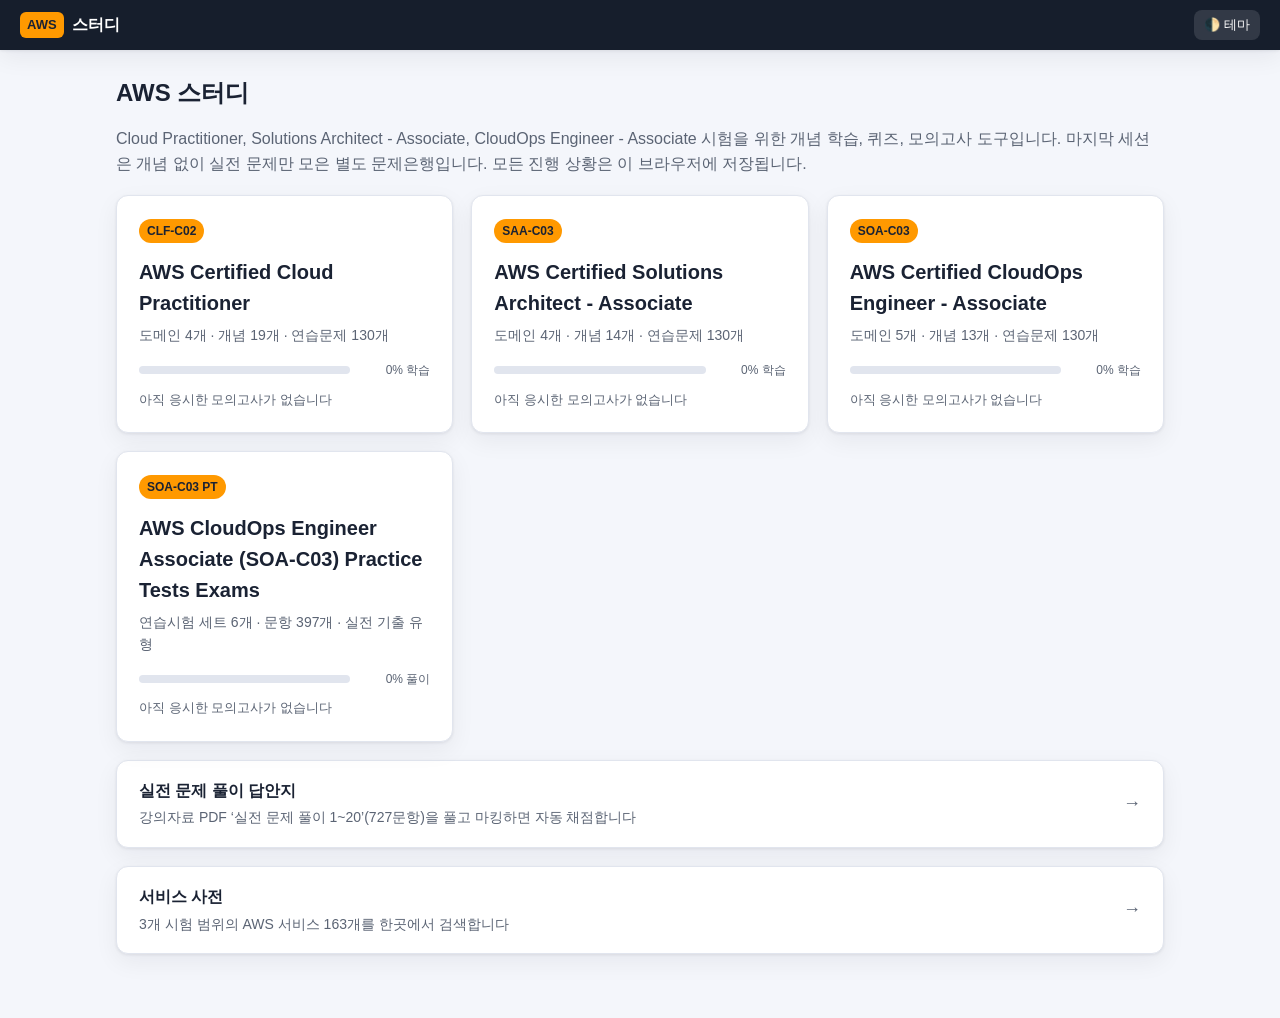
==== scripts/omr-shot.html @ 1de96c40 "Add CLF-C02 answer-sheet grading page '실전 문제 풀이 1~20' 강의자료 PDF를 보며 문제를 풀고 앱에는 마킹만 하는 답안지(OMR) 화면을 #/" ====
<!DOCTYPE html>
<html lang="ko">
<head>
<meta charset="UTF-8">
<meta name="viewport" content="width=device-width, initial-scale=1">
<title>실전 문제 풀이 답안지 — 스크린샷 러너</title>
<!-- index.html 과 같은 화면을 열되, 답안지(#/omr) 상태를 쿼리스트링으로 만들어 두는 개발용 페이지.
     자산 경로는 프로젝트 루트 기준이므로 <base> 로 한 단계 올린다.

     사용법 (프로젝트 루트에서 정적 서버를 띄운 뒤):
       python3 -m http.server 8899
       http://localhost:8899/scripts/omr-shot.html?seed=s01:12#/omr/s01

     쿼리
       reset=1            저장된 마킹을 지우고 시작
       theme=light|dark   테마 고정
       seed=s01:12[:4]    s01 세트의 앞 12문항을 미리 마킹 (4문항마다 일부러 오답)
       submit=1           불러오자마자 제출·채점까지 진행
       after=list         채점 뒤 세트 목록 화면으로 이동

     참고: 헤드리스 크롬은 창을 500px 미만으로 줄여도 레이아웃 폭이 500px 로 고정된다.
     그보다 좁은 화면은 실제 브라우저에서 확인할 것. -->
<base href="../">
<!-- 헤드리스 크롬이 style.css 를 캐시해 버려서 매번 새 쿼리를 붙인다. -->
<script>document.write('<link rel="stylesheet" href="css/style.css?t=' + Date.now() + '">');</script>
</head>
<body>
<header id="topbar">
  <a class="brand" href="#/"><span class="logo">AWS</span> 스터디</a>
  <span class="crumb" id="crumb"></span>
  <span class="spacer"></span>
  <button class="theme-toggle" id="theme-toggle">🌓 테마</button>
</header>
<main id="app"></main>
<script>
// 앱 스크립트보다 먼저 저장소 상태를 정리한다.
(function () {
  var p = new URLSearchParams(location.search);
  if (p.get("reset")) localStorage.removeItem("awsStudyApp.omr.v1");
  if (p.get("theme")) localStorage.setItem("awsStudyApp.theme", p.get("theme"));
})();
</script>
<script src="js/data/clf-c02.data.js"></script>
<script src="js/data/saa-c03.data.js"></script>
<script src="js/data/soa-c03.data.js"></script>
<script src="js/data/soa-c03-pt.data.js"></script>
<script src="js/data/soa-c03-pt.ko.data.js"></script>
<script src="js/data/clf-omr.data.js"></script>
<script>
// seed=세트:문항수[:오답주기] — 정답표를 그대로 베껴 마킹하되 일정 주기로 오답을 섞는다.
(function () {
  var seed = new URLSearchParams(location.search).get("seed");
  if (!seed) return;
  var parts = seed.split(":");
  var setId = parts[0];
  var n = parseInt(parts[1] || "0", 10);
  var wrongEvery = parseInt(parts[2] || "4", 10);
  var set = window.APP_OMR.sets.filter(function (s) { return s.id === setId; })[0];
  var state = {};
  state[setId] = { marks: {}, result: null, history: [] };
  set.questions.slice(0, n).forEach(function (q, i) {
    state[setId].marks[q.n] = i % wrongEvery === 0 ? [(q.a[0] + 1) % q.c] : q.a.slice();
  });
  localStorage.setItem("awsStudyApp.omr.v1", JSON.stringify(state));
})();
</script>
<script src="js/app.js"></script>
<script>
window.addEventListener("DOMContentLoaded", function () {
  var p = new URLSearchParams(location.search);
  if (!p.get("submit")) return;
  setTimeout(function () {
    window.confirm = function () { return true; };
    document.querySelector('[data-action="omr-submit"]').click();
    // after=list 면 채점 뒤 세트 목록으로 넘어가 점수 표시까지 확인한다.
    if (p.get("after") === "list") location.hash = "#/omr";
  }, 60);
});
</script>
</body>
</html>
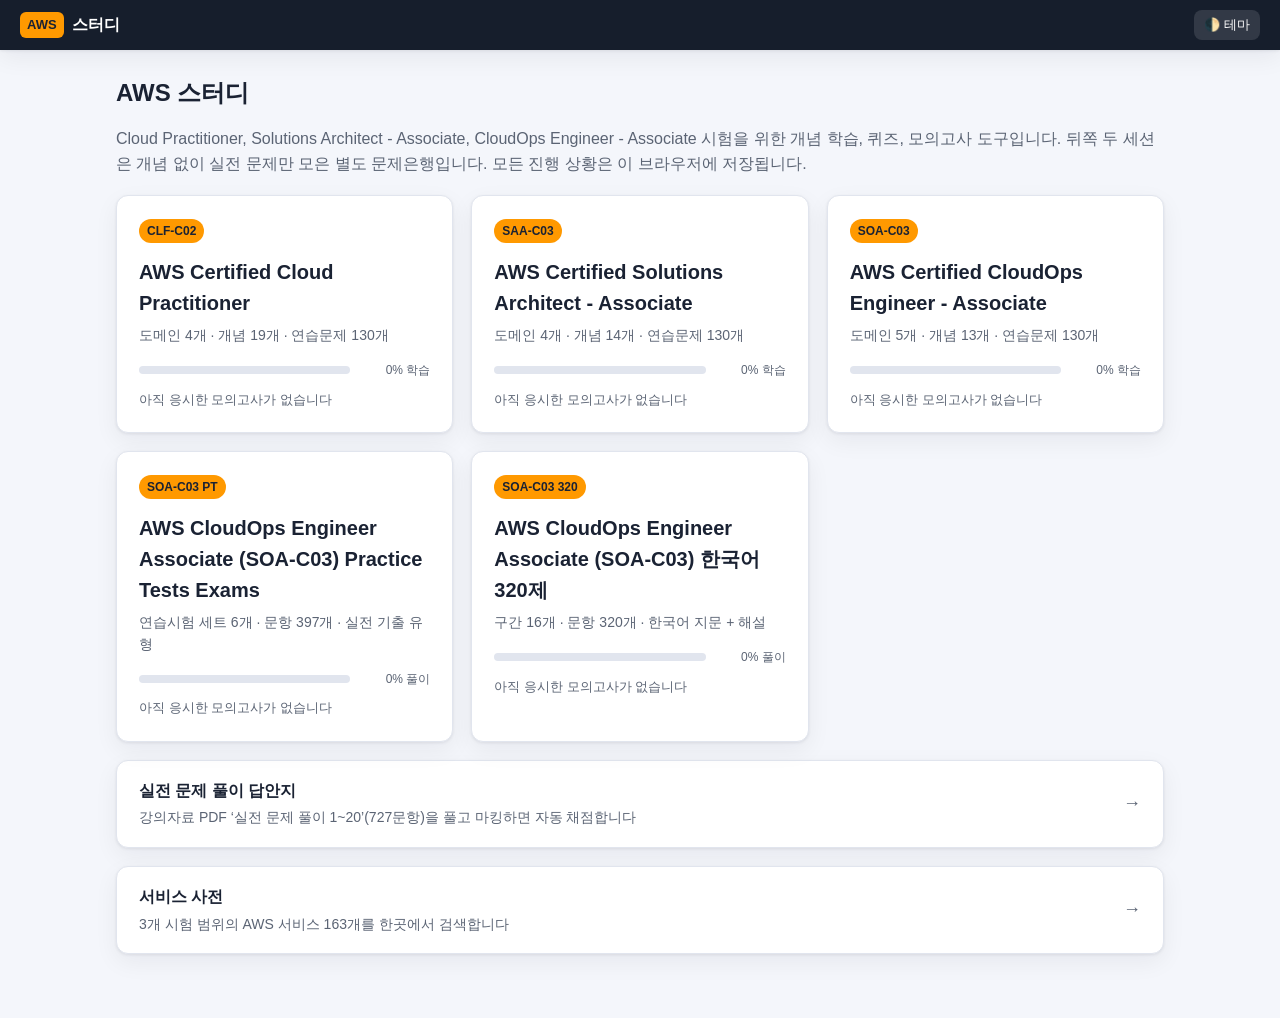
==== commit e8ae37bd: "Add SOA-C03 Korean 320-question bank from the 문제풀이 툴 Extract the 320 questions embedded in SOA-C03_문" ====
--- a/scripts/omr-shot.html
+++ b/scripts/omr-shot.html
@@ -45,6 +45,7 @@
 <script src="js/data/soa-c03.data.js"></script>
 <script src="js/data/soa-c03-pt.data.js"></script>
 <script src="js/data/soa-c03-pt.ko.data.js"></script>
+<script src="js/data/soa-c03-dump.data.js"></script>
 <script src="js/data/clf-omr.data.js"></script>
 <script>
 // seed=세트:문항수[:오답주기] — 정답표를 그대로 베껴 마킹하되 일정 주기로 오답을 섞는다.
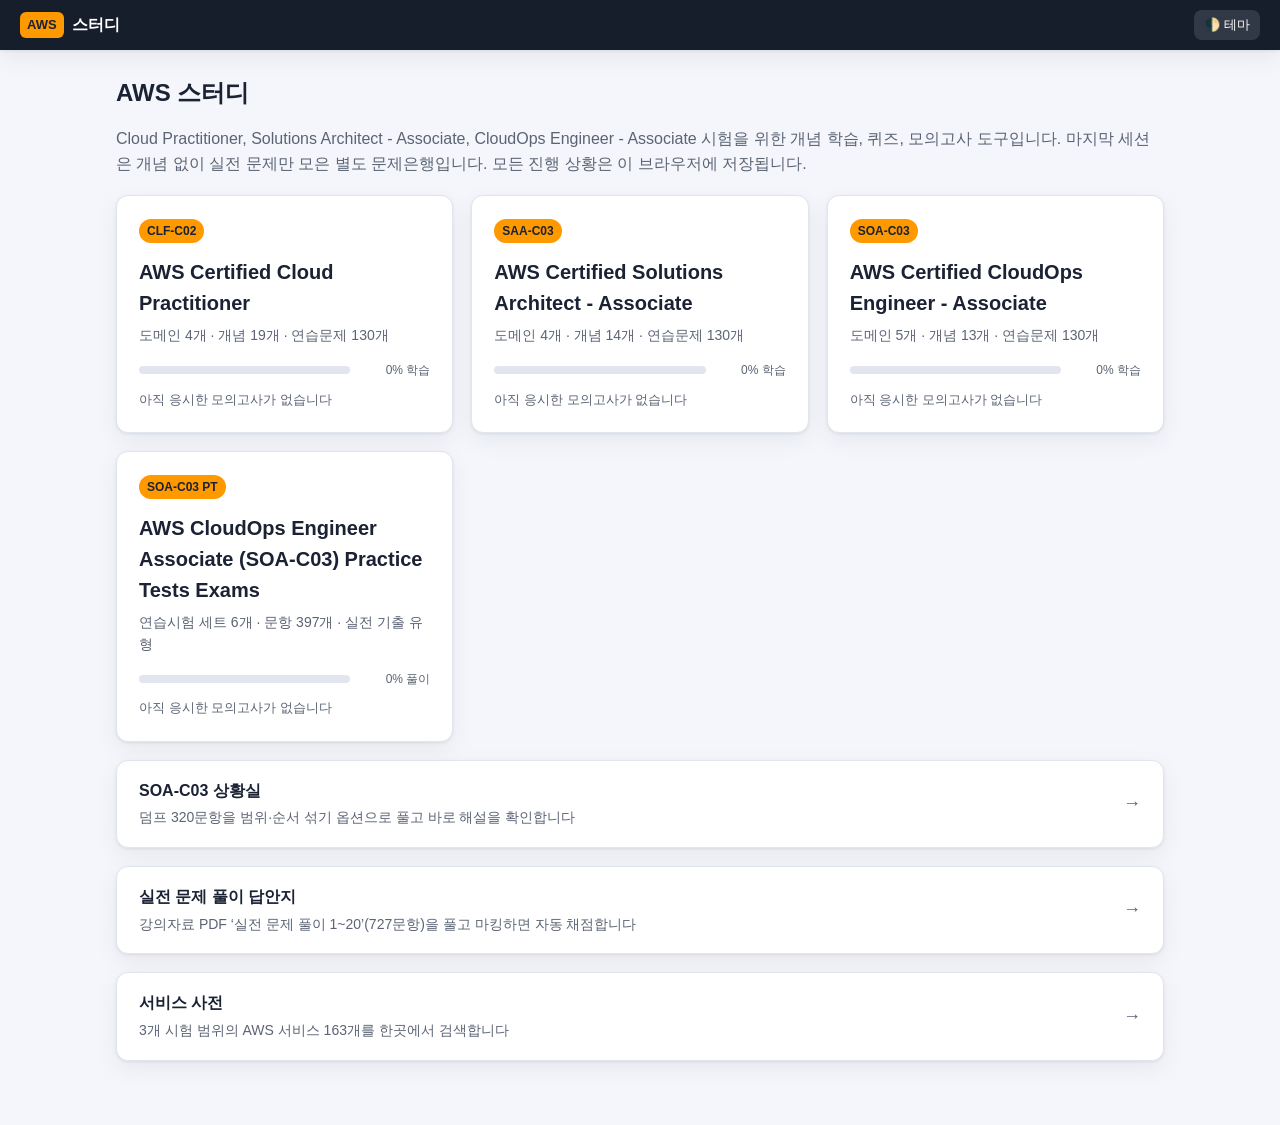
==== commit e902bc8f: "Replace the SOA-C03 bank track with a port of the standalone tool Drop the soadump cert track added " ====
--- a/scripts/omr-shot.html
+++ b/scripts/omr-shot.html
@@ -45,7 +45,7 @@
 <script src="js/data/soa-c03.data.js"></script>
 <script src="js/data/soa-c03-pt.data.js"></script>
 <script src="js/data/soa-c03-pt.ko.data.js"></script>
-<script src="js/data/soa-c03-dump.data.js"></script>
+<script src="js/data/soa-tool.data.js"></script>
 <script src="js/data/clf-omr.data.js"></script>
 <script>
 // seed=세트:문항수[:오답주기] — 정답표를 그대로 베껴 마킹하되 일정 주기로 오답을 섞는다.
